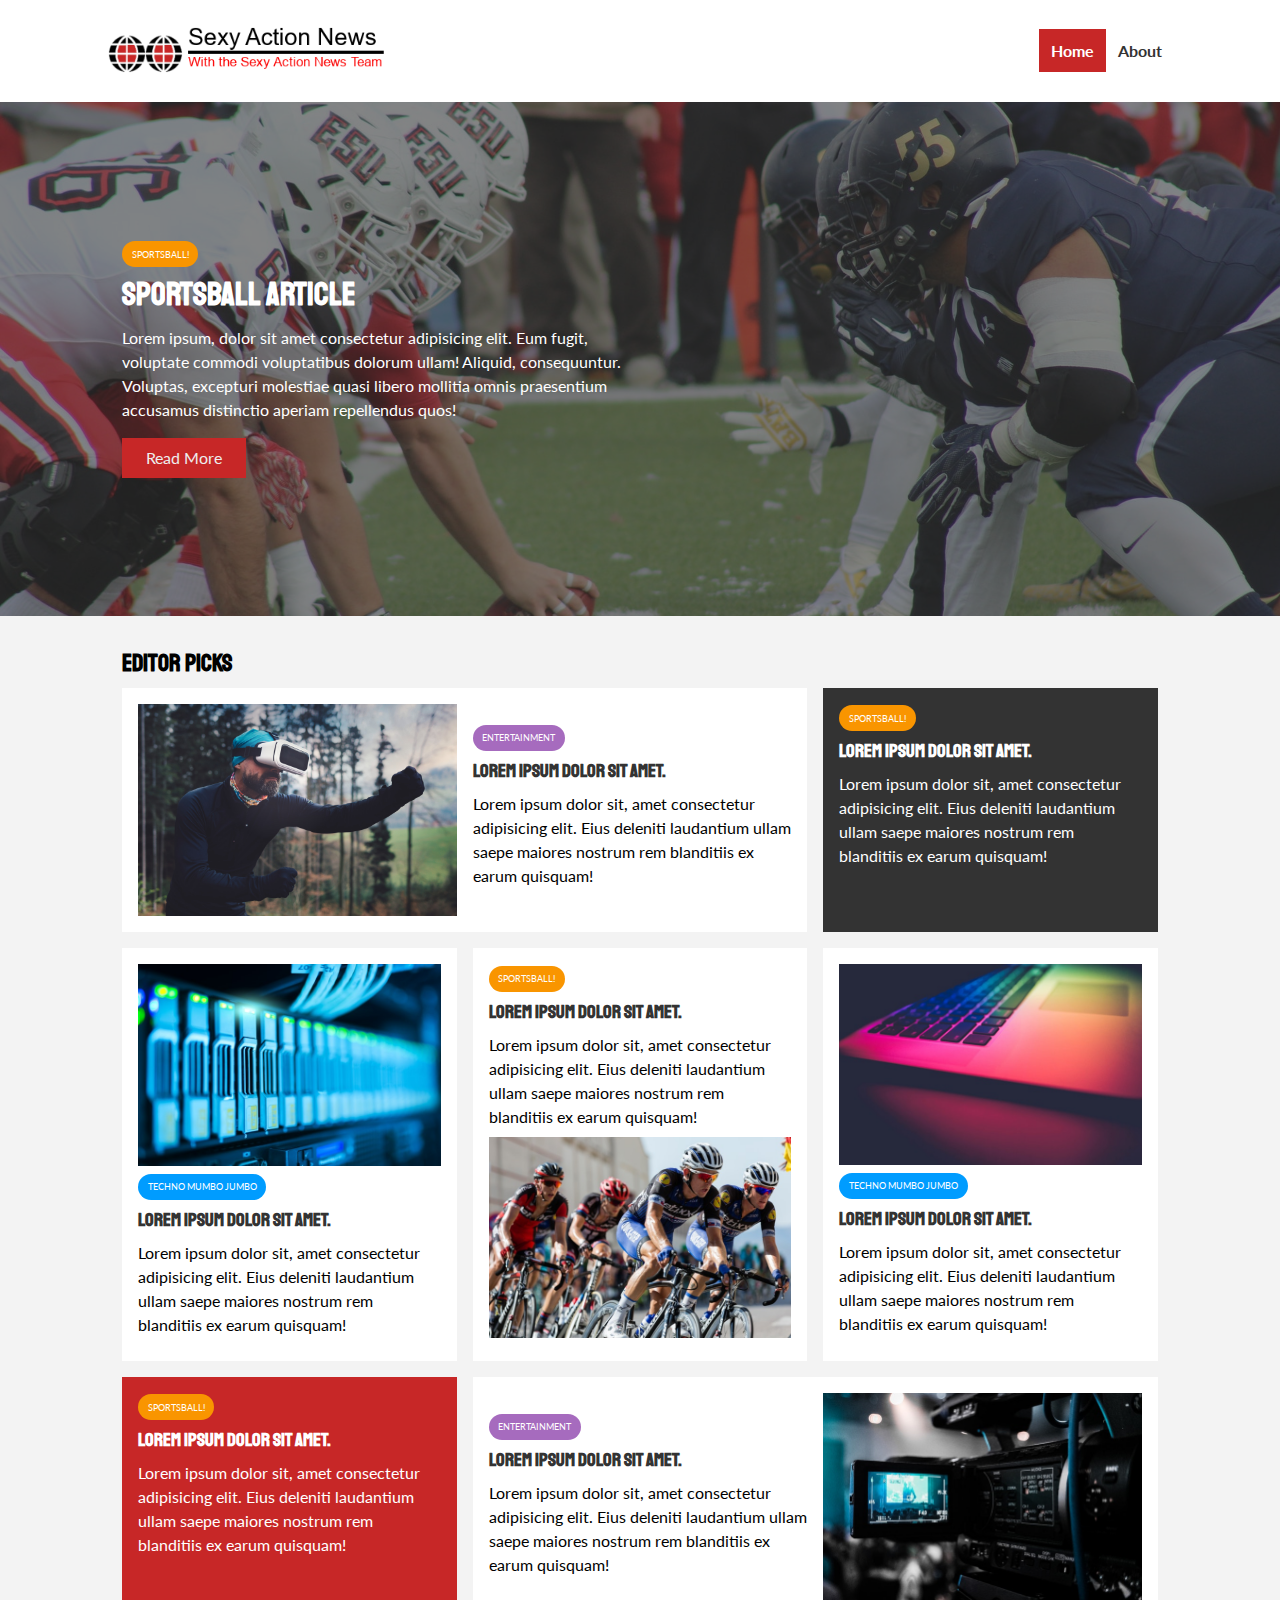
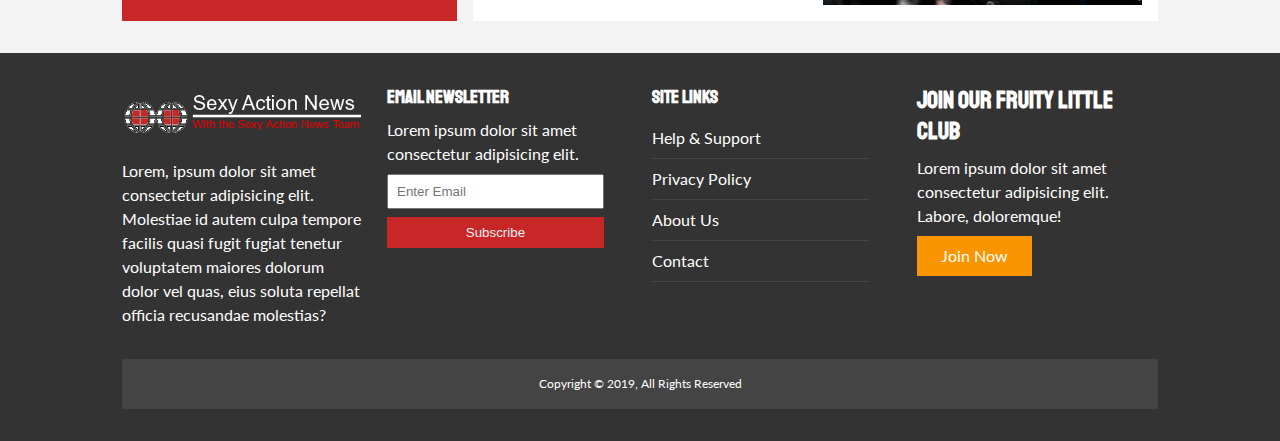
==== index.html @ 8a69d5b9 "about page" ====
<!DOCTYPE html>
<html lang="en">

<head>
    <meta charset="UTF-8">
    <meta name="viewport" content="width=device-width, initial-scale=1.0">
    <meta http-equiv="X-UA-Compatible" content="ie=edge">
    <link rel="stylesheet" href="https://use.fontawesome.com/releases/v5.6.3/css/all.css" integrity="sha384-UHRtZLI+pbxtHCWp1t77Bi1L4ZtiqrqD80Kn4Z8NTSRyMA2Fd33n5dQ8lWUE00s/" crossorigin="anonymous">
    <link href="https://fonts.googleapis.com/css?family=Lato|Staatliches" rel="stylesheet">
    <link rel="stylesheet" href="css/style.css">
    <link rel="stylesheet" media="screen and (max-width: 768px)" href="css/mobile.css">
    <link rel="shortcut icon" type="image/x-icon" href="favicon.ico">
    <title>Sexy Action News | From the Sexy Action News Team</title>
</head>

<body>
    <nav id="main-nav">
        <div class="container">
            <img src="img/logo.png" alt="Sexy Action News" class="logo">
            <div class="social">
                <a href="http://facebook.com" target="_blank"><i class="fab fa-facebook fa-2x"></i></a>
                <a href="http://twitter.com" target="_blank"><i class="fab fa-twitter fa-2x"></i></a>
                <a href="http://instagram.com" target="_blank"><i class="fab fa-instagram fa-2x"></i></a>
                <a href="http://youtube.com" target="_blank"><i class="fab fa-youtube fa-2x"></i></a>
            </div>
            <ul>

                <li><a href="index.html" class="current">Home</a></li>
                <li><a href="about.html">About</a></li>

            </ul>
        </div>
    </nav>

    <!-- Showcase -->

    <header id="showcase">
        <div class="container">
            <div class="showcase-container">
                <div class="showcase-content">
                    <div class="category category-sports">SPORTSBALL!</div>
                    <h1>Sportsball Article</h1>
                    <p>Lorem ipsum, dolor sit amet consectetur adipisicing elit. Eum fugit, voluptate commodi voluptatibus dolorum ullam! Aliquid, consequuntur. Voluptas, excepturi molestiae quasi libero mollitia omnis praesentium accusamus distinctio aperiam
                        repellendus quos!</p>
                    <a href="" class="btn btn-primary">Read More</a>
                </div>
            </div>
        </div>
    </header>
    <!-- Home Articles -->
    <section id="home-articles" class="py-2">
        <div class="container">
            <h2>Editor Picks</h2>
            <div class="articles-container">
                <article class="card">
                    <img src="img/articles/ent1.jpg" alt="">
                    <div>
                        <div class="category category-ent">Entertainment</div>
                        <h3>
                            <a href="article.html">Lorem ipsum dolor sit amet.</a>
                        </h3>
                        <p>Lorem ipsum dolor sit, amet consectetur adipisicing elit. Eius deleniti laudantium ullam saepe maiores nostrum rem blanditiis ex earum quisquam!</p>
                    </div>
                </article>

                <article class="card bg-dark">

                    <div class="category category-sports">Sportsball!</div>
                    <h3>
                        <a href="article.html">Lorem ipsum dolor sit amet.</a>
                    </h3>
                    <p>Lorem ipsum dolor sit, amet consectetur adipisicing elit. Eius deleniti laudantium ullam saepe maiores nostrum rem blanditiis ex earum quisquam!</p>

                </article>

                <article class="card">
                    <img src="img/articles/tech1.jpg" alt="">
                    <div class="category category-tech">Techno Mumbo Jumbo</div>
                    <h3>
                        <a href="article.html">Lorem ipsum dolor sit amet.</a>
                    </h3>
                    <p>Lorem ipsum dolor sit, amet consectetur adipisicing elit. Eius deleniti laudantium ullam saepe maiores nostrum rem blanditiis ex earum quisquam!</p>

                </article>

                <article class="card">

                    <div class="category category-sports">Sportsball!</div>
                    <h3>
                        <a href="article.html">Lorem ipsum dolor sit amet.</a>
                    </h3>
                    <p>Lorem ipsum dolor sit, amet consectetur adipisicing elit. Eius deleniti laudantium ullam saepe maiores nostrum rem blanditiis ex earum quisquam!</p>
                    <img src="img/articles/sports1.jpg" alt="">
                </article>

                <article class="card">
                    <img src="img/articles/tech2.jpg" alt="">
                    <div class="category category-tech">Techno Mumbo Jumbo</div>
                    <h3>
                        <a href="article.html">Lorem ipsum dolor sit amet.</a>
                    </h3>
                    <p>Lorem ipsum dolor sit, amet consectetur adipisicing elit. Eius deleniti laudantium ullam saepe maiores nostrum rem blanditiis ex earum quisquam!</p>

                </article>
                <article class="card bg-primary">

                    <div class="category category-sports">Sportsball!</div>
                    <h3>
                        <a href="article.html">Lorem ipsum dolor sit amet.</a>
                    </h3>
                    <p>Lorem ipsum dolor sit, amet consectetur adipisicing elit. Eius deleniti laudantium ullam saepe maiores nostrum rem blanditiis ex earum quisquam!</p>

                </article>

                <article class="card">

                    <div>
                        <div class="category category-ent">Entertainment</div>
                        <h3>
                            <a href="article.html">Lorem ipsum dolor sit amet.</a>
                        </h3>
                        <p>Lorem ipsum dolor sit, amet consectetur adipisicing elit. Eius deleniti laudantium ullam saepe maiores nostrum rem blanditiis ex earum quisquam!</p>
                    </div>
                    <img src="img/articles/ent2.jpg" alt="">
                </article>
            </div>
        </div>

    </section>

    <!-- Footer -->

    <footer id="main-footer" class="py-2">
        <div class="container footer-container">
            <div>
                <img src="img/logo_light.png" alt="">
                <p>Lorem, ipsum dolor sit amet consectetur adipisicing elit. Molestiae id autem culpa tempore facilis quasi fugit fugiat tenetur voluptatem maiores dolorum dolor vel quas, eius soluta repellat officia recusandae molestias?</p>
            </div>
            <div>
                <h3>Email Newsletter</h3>
                <p>Lorem ipsum dolor sit amet consectetur adipisicing elit.</p>
                <form>
                    <input type="email" placeholder="Enter Email">
                    <input type="submit" value="Subscribe" class="btn btn-primary">
                </form>
            </div>
            <div>
                <h3>Site Links</h3>
                <ul class="list">
                    <li><a href="#">Help & Support</a></li>
                    <li><a href="#">Privacy Policy</a></li>
                    <li><a href="#">About Us</a></li>
                    <li><a href="#">Contact</a></li>
                </ul>
            </div>
            <div>
                <h2>Join Our Fruity Little Club</h2>
                <p>Lorem ipsum dolor sit amet consectetur adipisicing elit. Labore, doloremque!</p>
                <a href="#" class="btn btn-secondary">Join Now</a>
            </div>
            <div>
                <p>
                    Copyright &copy; 2019, All Rights Reserved
                </p>
            </div>
        </div>
    </footer>
</body>

</html>
---- css/style.css ----
:root {
    --primary-color: #c72727;
    --secondary-color: #f99500;
    --light-color: #f3f3f3;
    --dark-color: #333;
    --max-width: 1100px;
}

.category {
    --sports-color: #f99500;
    --ent-color: #a66bbe;
    --tech-color: #009cff;
}

* {
    margin: 0;
    padding: 0;
    box-sizing: border-box;
}

body {
    font-family: 'Lato', sans-serif;
    line-height: 1.5;
    background: var(--light-color);
}

a {
    color: #333;
    text-decoration: none;
}

ul {
    list-style: none;
}

img {
    width: 100%;
}

p {
    margin: .5rem 0;
}

h1,
h2,
h3,
h4,
h5,
h6 {
    font-family: 'Staatliches', cursive;
    margin-bottom: .55rem;
    line-height: 1.3;
}


/* Utility */

.container {
    max-width: var(--max-width);
    margin: auto;
    padding: 0 2rem;
    overflow: hidden;
}

.category {
    display: inline-block;
    color: white;
    font-size: .55rem;
    text-transform: uppercase;
    padding: .4rem .6rem;
    border-radius: 15px;
    margin-bottom: .5rem;
}

.category-sports {
    background: var(--sports-color);
}

.category-ent {
    background: var(--ent-color);
}

.category-tech {
    background: var(--tech-color);
}

.btn {
    display: inline-block;
    border: none;
    background: var(--dark-color);
    color: #eee;
    padding: .5rem 1.5rem;
}

.btn-light {
    background: var(--light-color);
}

.btn-primary {
    background: var(--primary-color);
}

.btn-secondary {
    background: var(--secondary-color);
}

.btn:hover {
    opacity: .9;
}

.btn-block {
    display: block;
    width: 100%;
    text-align: center;
}

.card {
    background: #fff;
    padding: 1rem;
}

.bg-dark {
    background: var(--dark-color);
    color: #fff;
}

.bg-primary {
    background: var(--primary-color);
    color: #fff;
}

.bg-secondary {
    background: var(--secondary-color);
    color: #fff;
}

.py-1 {
    padding: 1.5rem 0;
}

.py-2 {
    padding: 2rem 0;
}

.py-3 {
    padding: 3rem 0;
}

.p-1 {
    padding: 1.5rem;
}

.p-2 {
    padding: 2rem;
}

.p-3 {
    padding: 3rem;
}

.bg-dark h1,
.bg-dark h2,
.bg-dark h3,
.bg-dark a,
.bg-primary h1,
.bg-primary h2,
.bg-primary h3,
.bg-primary a,
.bg-secondary h1,
.bg-secondary h2,
.bg-secondary h3,
.bg-secondary a {
    color: #fff;
}

.list li {
    padding: .5rem 0;
    border-bottom: #555 dotted 1px;
    width: 90%;
}


/* Inner page grid container */

.page-container {
    display: grid;
    grid-template-columns: 5fr 2fr;
    margin: 2rem 0;
    grid-gap: 1.5rem;
}

.page-container>*:first-child {
    grid-row: 1 / span 3;
}


/* Navigation */

#main-nav {
    background: #fff;
    position: sticky;
    top: 0;
    z-index: 2;
}

#main-nav .container {
    display: grid;
    grid-template-columns: 6fr 3fr 2fr;
    padding: 1rem;
    align-items: center;
}

#main-nav .logo {
    width: 280px;
}

#main-nav ul {
    justify-self: end;
    display: flex;
}

#main-nav ul li a {
    padding: .75rem;
    font-weight: bold;
}

#main-nav ul li a.current {
    background: var(--primary-color);
    color: #fff;
}

#main-nav ul li a:hover {
    background: var(--light-color);
    color: var(--dark-color);
}

#main-nav .social {
    justify-self: center;
}

#main-nav .social i {
    color: #777;
    margin-right: .5rem;
}


/* Showcase */

#showcase {
    color: #fff;
    background: #333;
    padding: 2rem;
    position: relative;
}

#showcase:before {
    content: '';
    background: url('../img/featured.jpg') no-repeat center center/cover;
    position: absolute;
    top: 0;
    left: 0;
    width: 100%;
    height: 100%;
    opacity: .4;
}

#showcase .showcase-container {
    display: grid;
    grid-template-columns: repeat(2, 1fr);
    justify-content: center;
    align-items: center;
    height: 50vh;
}

#showcase .showcase-content {
    z-index: 1;
}

#showcase .showcase-content p {
    margin-bottom: 1rem;
}


/* Home Articles */

#home-articles .articles-container {
    display: grid;
    grid-template-columns: repeat(3, 1fr);
    grid-gap: 1rem;
}

#home-articles .articles-container>*:first-child,
#home-articles .articles-container>*:last-child {
    display: grid;
    grid-template-columns: repeat(2, 1fr);
    grid-gap: 1rem;
    grid-column: 1 / span 2;
    align-items: center;
}

#home-articles .articles-container>*:last-child {
    grid-column: 2 / span 2;
}


/* Footer */

#main-footer {
    background: var(--dark-color);
    color: #fff;
}

#main-footer img {
    width: 100%;
}

#main-footer a {
    color: #fff;
}

#main-footer .footer-container {
    display: grid;
    grid-template-columns: repeat(4, 1fr);
    grid-gap: 1.5rem;
}

#main-footer .footer-container>*:last-child {
    background: #444;
    grid-column: 1 / span 4;
    justify-content: center;
    align-content: center;
    text-align: center;
    padding: .5rem;
    font-size: .75rem;
}

#main-footer .footer-container input[type='email'] {
    width: 90%;
    padding: .5rem;
    margin-bottom: .5rem;
    justify-content: center;
    align-items: center;
}

#main-footer .footer-container input[type='submit'] {
    width: 90%;
}

#main-footer .footer-container .list li a:hover {
    color: var(--primary-color);
}

3
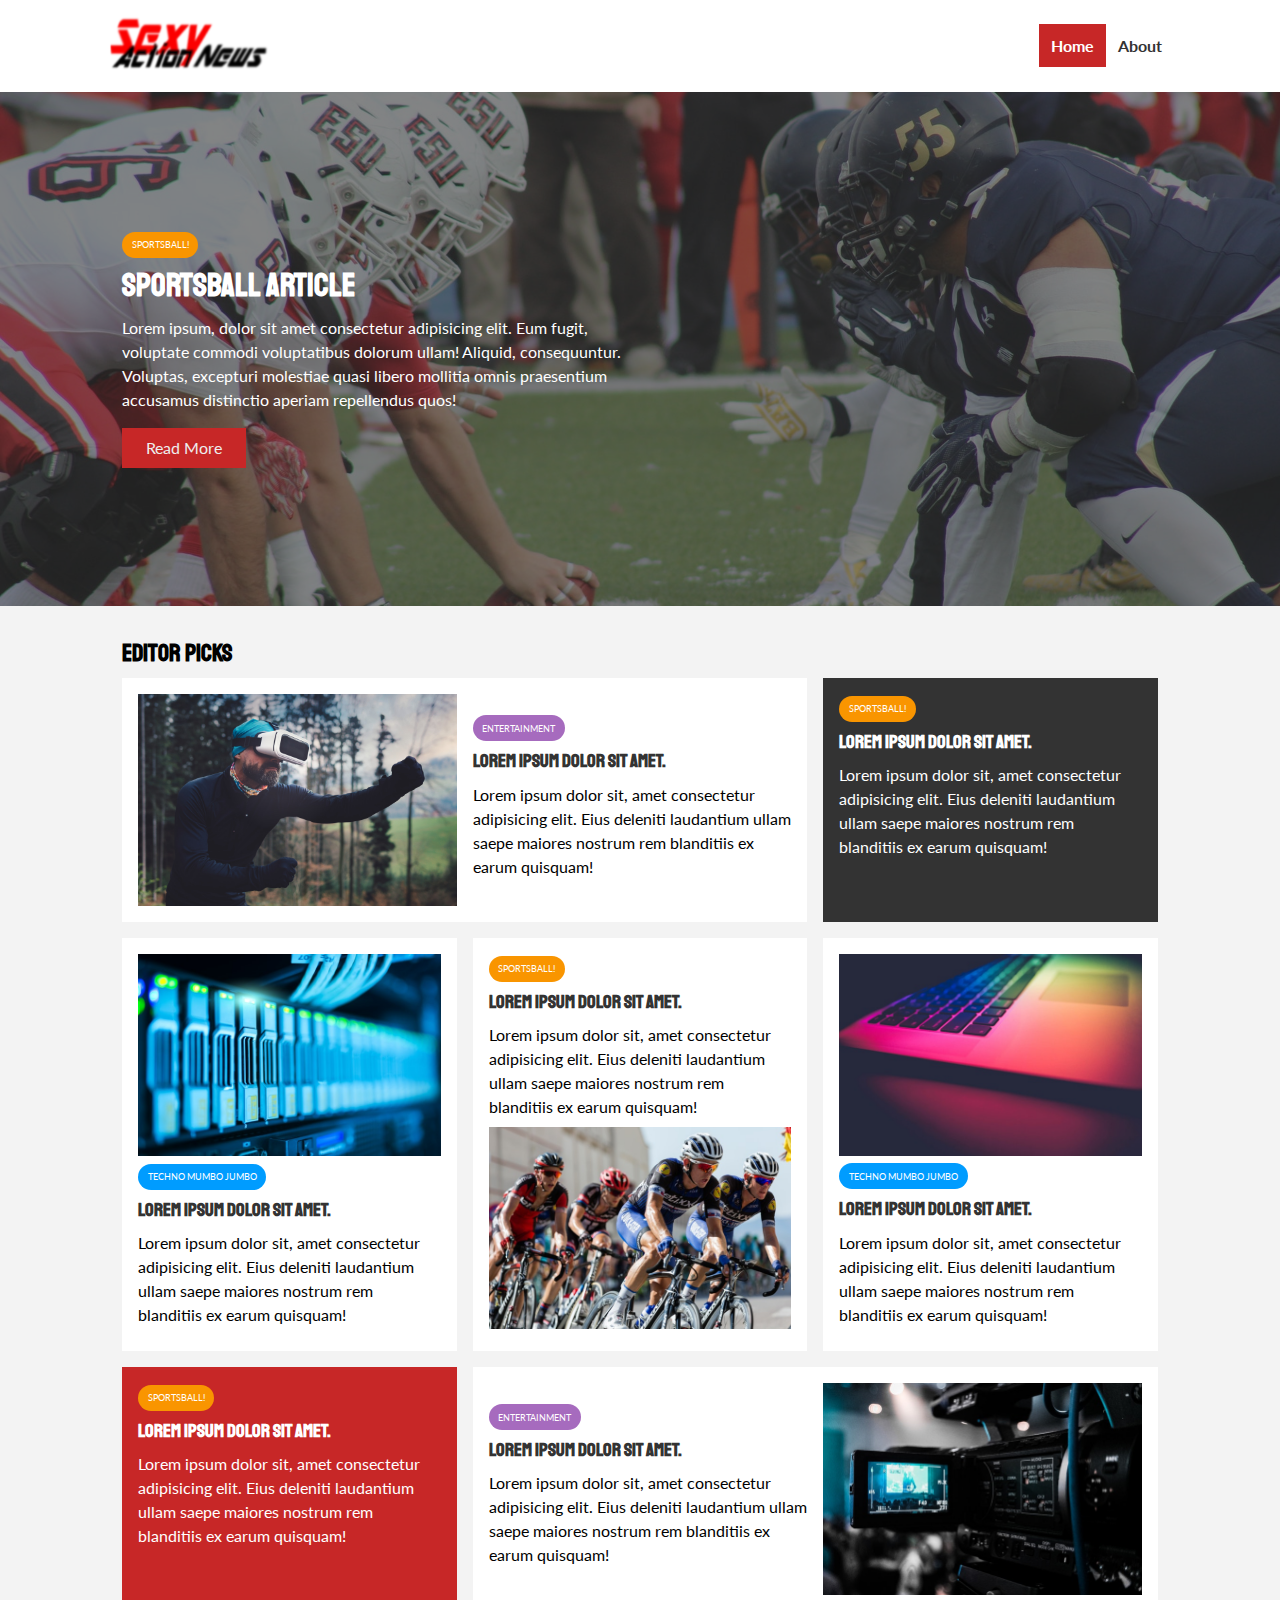
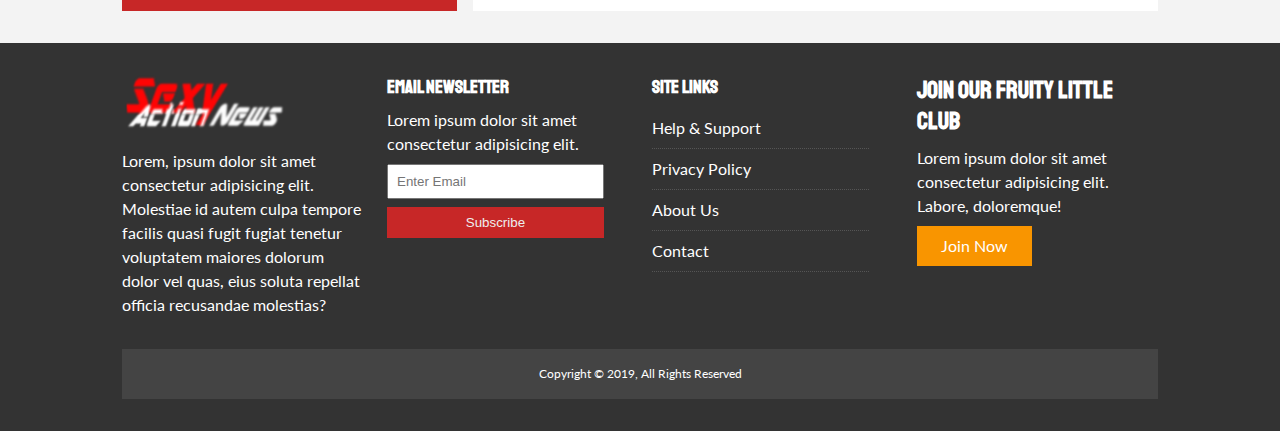
==== commit b7963bea: "logo update" ====
--- a/index.html
+++ b/index.html
@@ -133,14 +133,14 @@
     <footer id="main-footer" class="py-2">
         <div class="container footer-container">
             <div>
-                <img src="img/logo_light.png" alt="">
+                <img src="img/logo_light.png" alt="" class="logo">
                 <p>Lorem, ipsum dolor sit amet consectetur adipisicing elit. Molestiae id autem culpa tempore facilis quasi fugit fugiat tenetur voluptatem maiores dolorum dolor vel quas, eius soluta repellat officia recusandae molestias?</p>
             </div>
             <div>
                 <h3>Email Newsletter</h3>
                 <p>Lorem ipsum dolor sit amet consectetur adipisicing elit.</p>
-                <form>
-                    <input type="email" placeholder="Enter Email">
+                <form name="contact" method="POST" data-netlify="true">
+                    <input type="email" name="email" placeholder="Enter Email">
                     <input type="submit" value="Subscribe" class="btn btn-primary">
                 </form>
             </div>
--- a/css/style.css
+++ b/css/style.css
@@ -173,6 +173,10 @@
     color: #fff;
 }
 
+.l-heading {
+    font-size: 3rem;
+}
+
 .list li {
     padding: .5rem 0;
     border-bottom: #555 dotted 1px;
@@ -211,7 +215,7 @@
 }
 
 #main-nav .logo {
-    width: 280px;
+    width: 180px;
 }
 
 #main-nav ul {
@@ -302,6 +306,18 @@
     grid-column: 2 / span 2;
 }
 
+#article .meta {
+    display: flex;
+    justify-content: space-between;
+    align-items: center;
+    background: #eee;
+    padding: .5rem;
+}
+
+#article .meta .category {
+    margin-top: .4rem;
+}
+
 
 /* Footer */
 
@@ -310,8 +326,8 @@
     color: #fff;
 }
 
-#main-footer img {
-    width: 100%;
+#main-footer .logo {
+    width: 180px;
 }
 
 #main-footer a {
@@ -348,6 +364,4 @@
 
 #main-footer .footer-container .list li a:hover {
     color: var(--primary-color);
-}
-
-3+}--- a/css/mobile.css
+++ b/css/mobile.css
@@ -0,0 +1,68 @@
+/* Navigation */
+
+#main-nav .social {
+    display: none;
+}
+
+#main-nav .container {
+    grid-template-columns: 1fr;
+    grid-gap: 1.2rem;
+}
+
+#main-nav ul,
+#main-nav .logo {
+    justify-self: center;
+}
+
+#main-nav ul li a {
+    padding: .5rem;
+}
+
+#home-articles .articles-container {
+    grid-template-columns: repeat(2, 1fr);
+}
+
+#home-articles .articles-container>*:first-child,
+#home-articles .articles-container>*:last-child {
+    grid-template-columns: 1fr;
+    grid-column: 1;
+}
+
+@media(max-width: 600px) {
+    /* Stack Grid Items */
+    #showcase .showcase-container,
+    #home-articles .articles-container,
+    #main-footer .footer-container {
+        grid-template-columns: 1fr;
+    }
+    #main-footer .footer-container>*:last-child {
+        grid-column: 1;
+    }
+    #main-footer .footer-container>*:first-child,
+    #main-footer .footer-container *:nth-child(2) {
+        border-bottom: #444 dotted 1px;
+        padding-bottom: 1rem;
+    }
+    .page-container {
+        grid-template-columns: 1fr;
+        text-align: center;
+    }
+    .page-container>*first-child {
+        grid-row: 1;
+    }
+    .l-heading {
+        font-size: 2rem;
+    }
+}
+
+@media(max-width: 360px) {
+    #showcase .showcase-container {
+        overflow: auto;
+    }
+}
+
+@media(max-width: 320px) {
+    #showcase .showcase-container {
+        overflow: scroll;
+    }
+}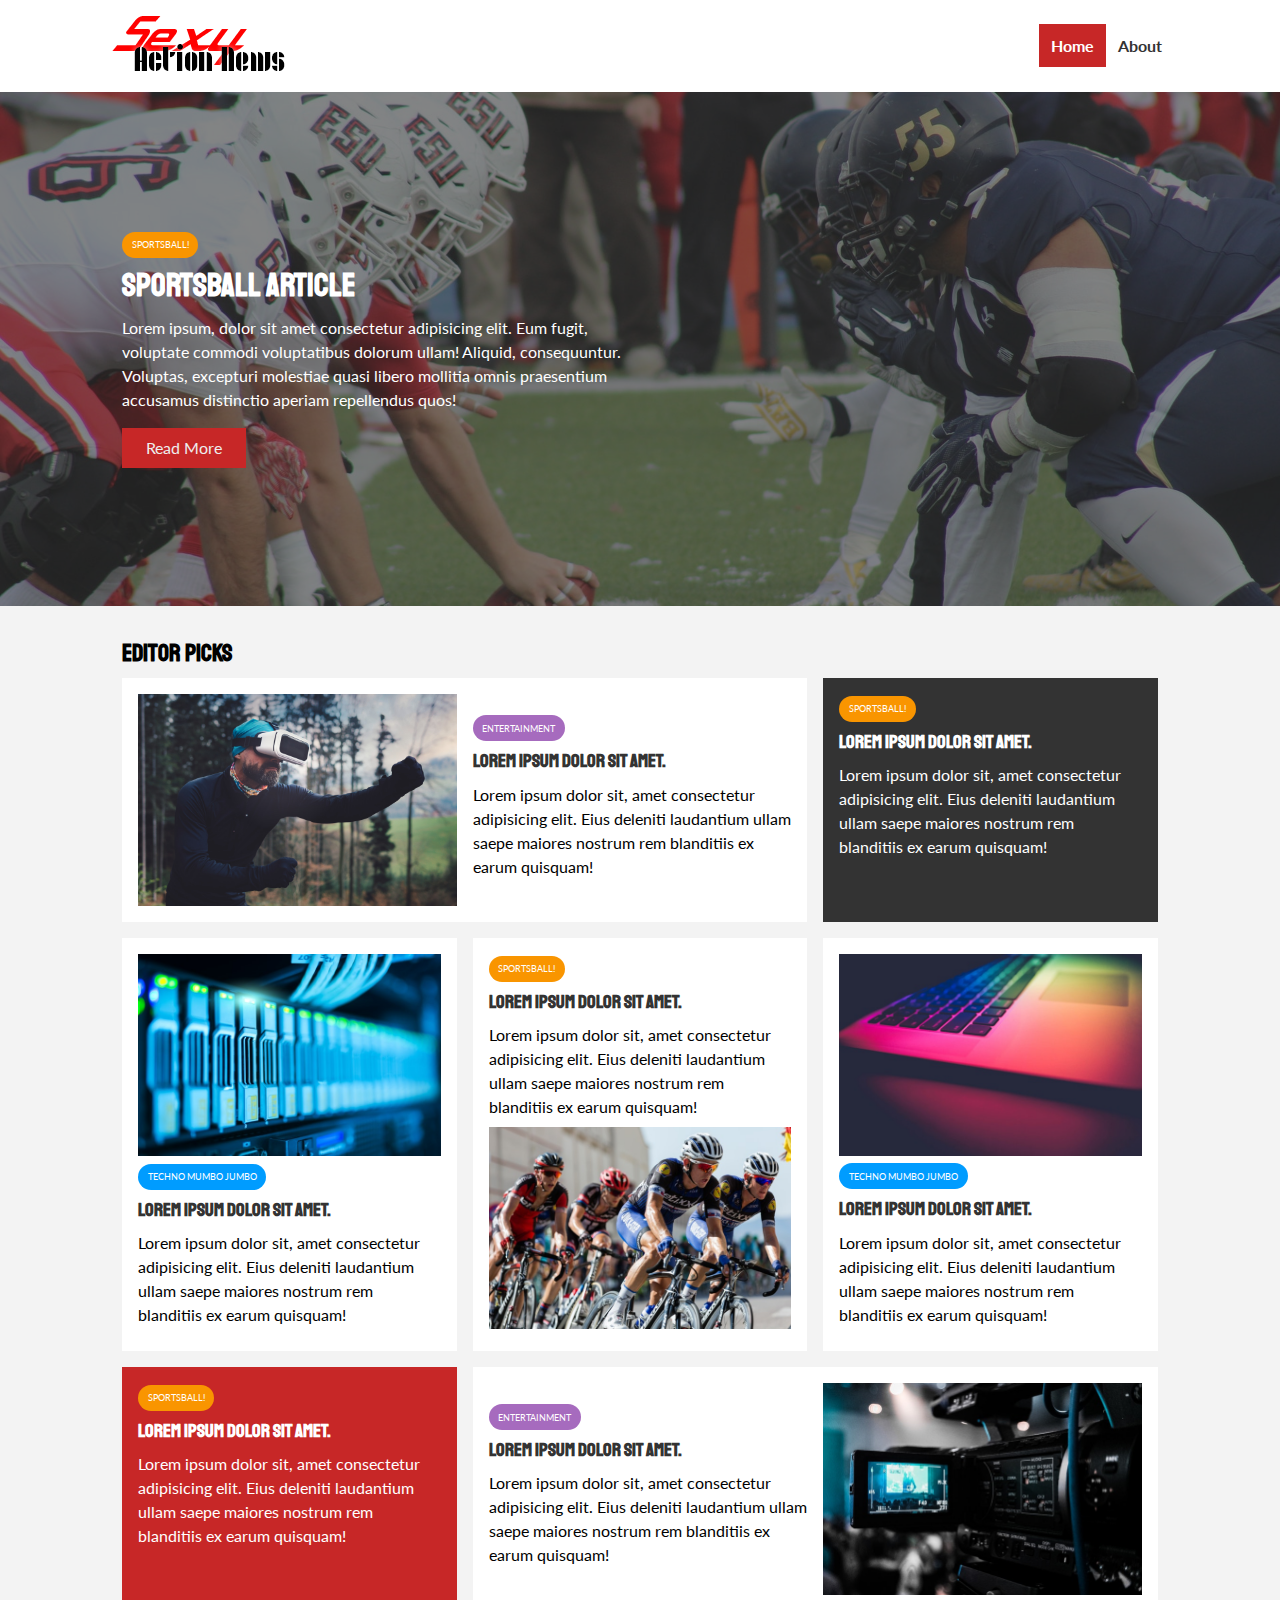
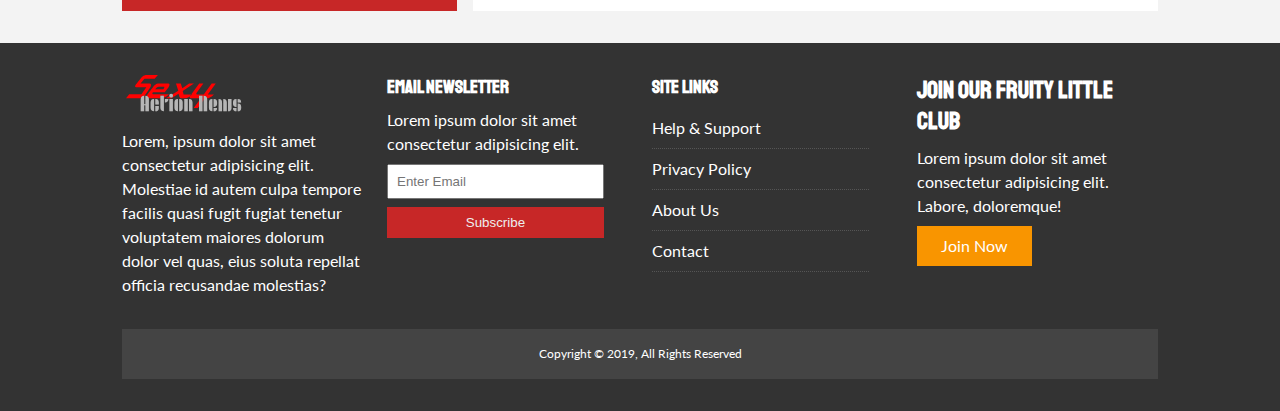
==== commit 7775df6b: "logo update and cleanup" ====
--- a/index.html
+++ b/index.html
@@ -16,7 +16,7 @@
 <body>
     <nav id="main-nav">
         <div class="container">
-            <img src="img/logo.png" alt="Sexy Action News" class="logo">
+            <img src="img\logo.png" alt="Sexy Action News" class="logo">
             <div class="social">
                 <a href="http://facebook.com" target="_blank"><i class="fab fa-facebook fa-2x"></i></a>
                 <a href="http://twitter.com" target="_blank"><i class="fab fa-twitter fa-2x"></i></a>
@@ -133,7 +133,7 @@
     <footer id="main-footer" class="py-2">
         <div class="container footer-container">
             <div>
-                <img src="img/logo_light.png" alt="" class="logo">
+                <img src="img/logo_light.svg" alt="" class="logo">
                 <p>Lorem, ipsum dolor sit amet consectetur adipisicing elit. Molestiae id autem culpa tempore facilis quasi fugit fugiat tenetur voluptatem maiores dolorum dolor vel quas, eius soluta repellat officia recusandae molestias?</p>
             </div>
             <div>
--- a/css/style.css
+++ b/css/style.css
@@ -327,7 +327,7 @@
 }
 
 #main-footer .logo {
-    width: 180px;
+    width: 120px;
 }
 
 #main-footer a {
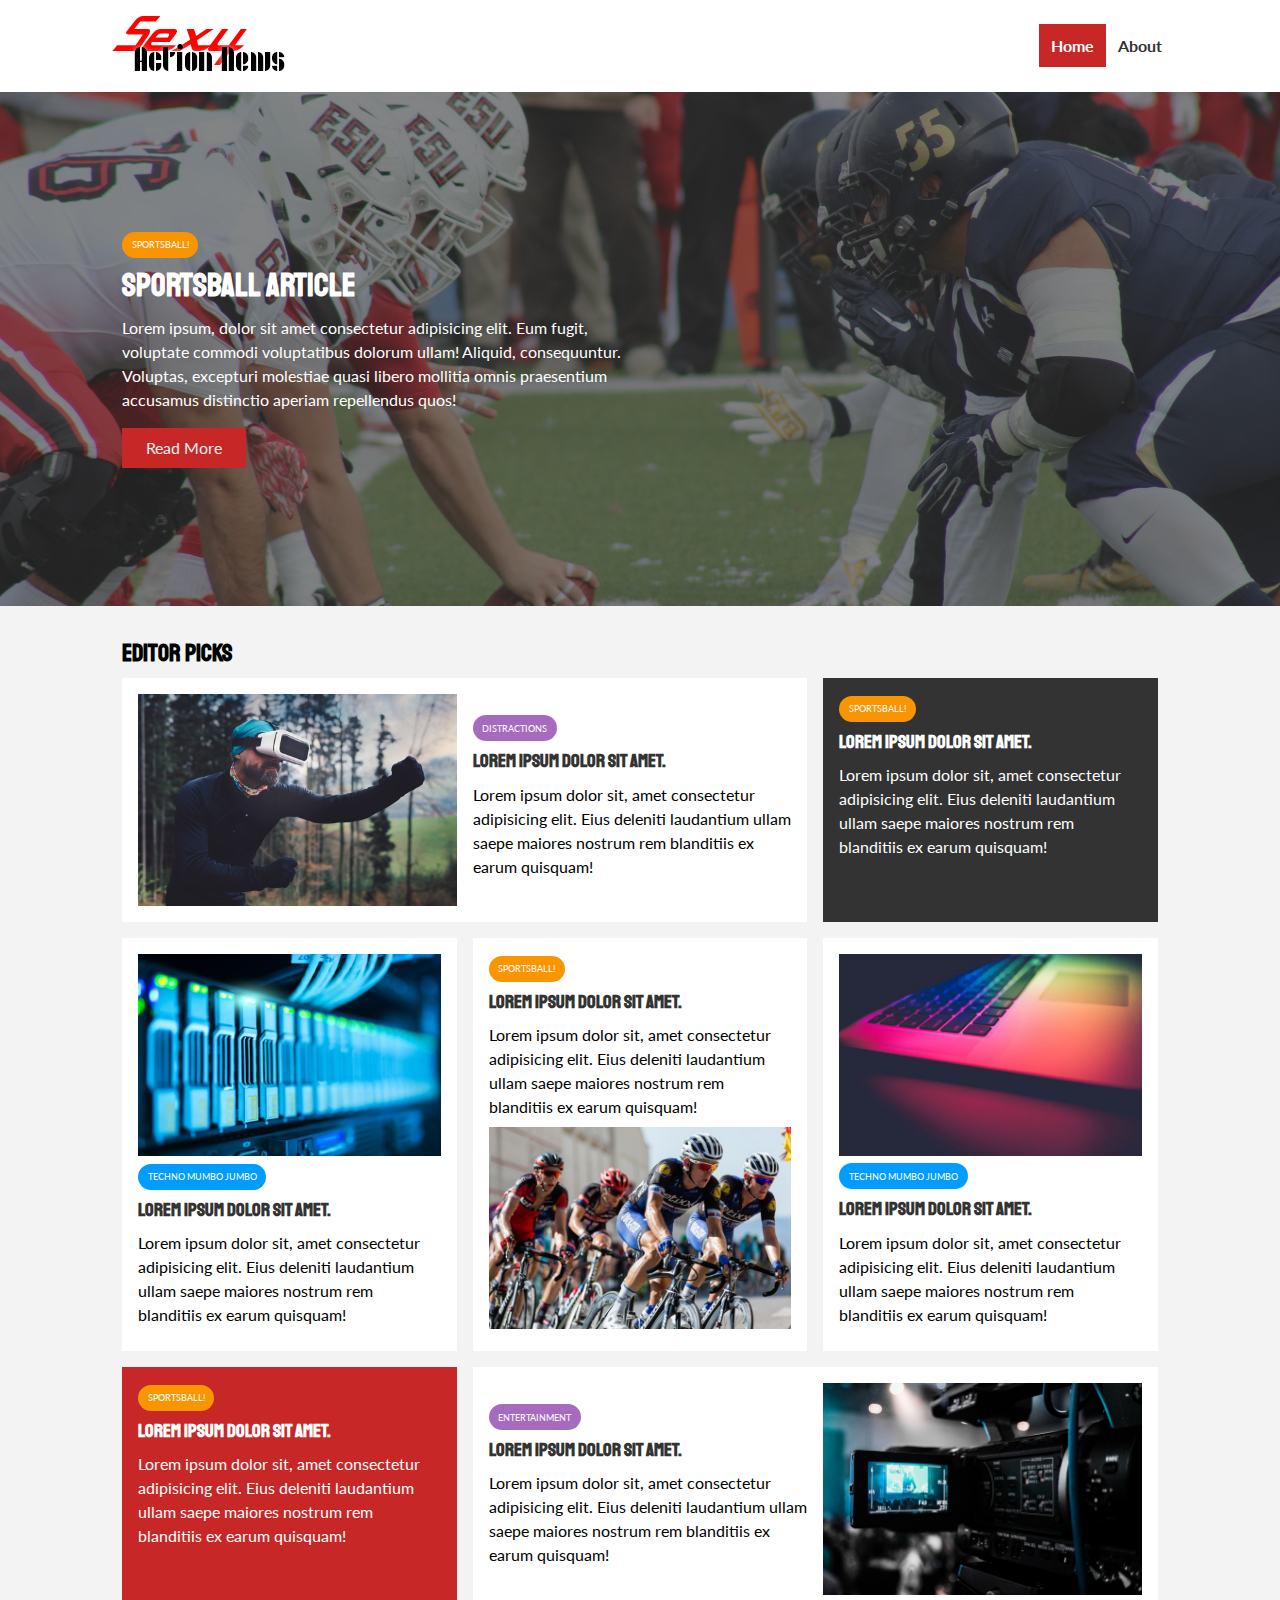
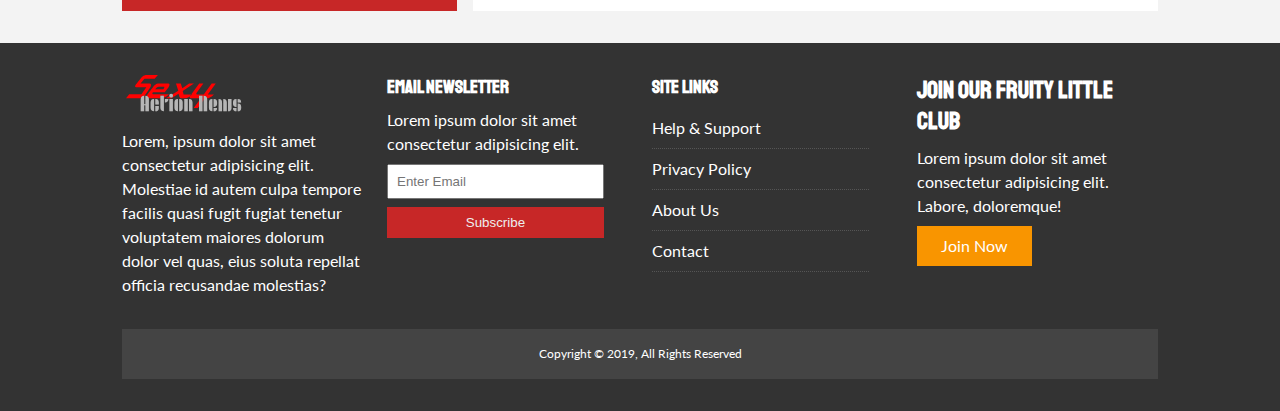
==== commit bf2f1460: "Renamed Entertainment to Distractions" ====
--- a/index.html
+++ b/index.html
@@ -55,7 +55,7 @@
                 <article class="card">
                     <img src="img/articles/ent1.jpg" alt="">
                     <div>
-                        <div class="category category-ent">Entertainment</div>
+                        <div class="category category-ent">Distractions</div>
                         <h3>
                             <a href="article.html">Lorem ipsum dolor sit amet.</a>
                         </h3>
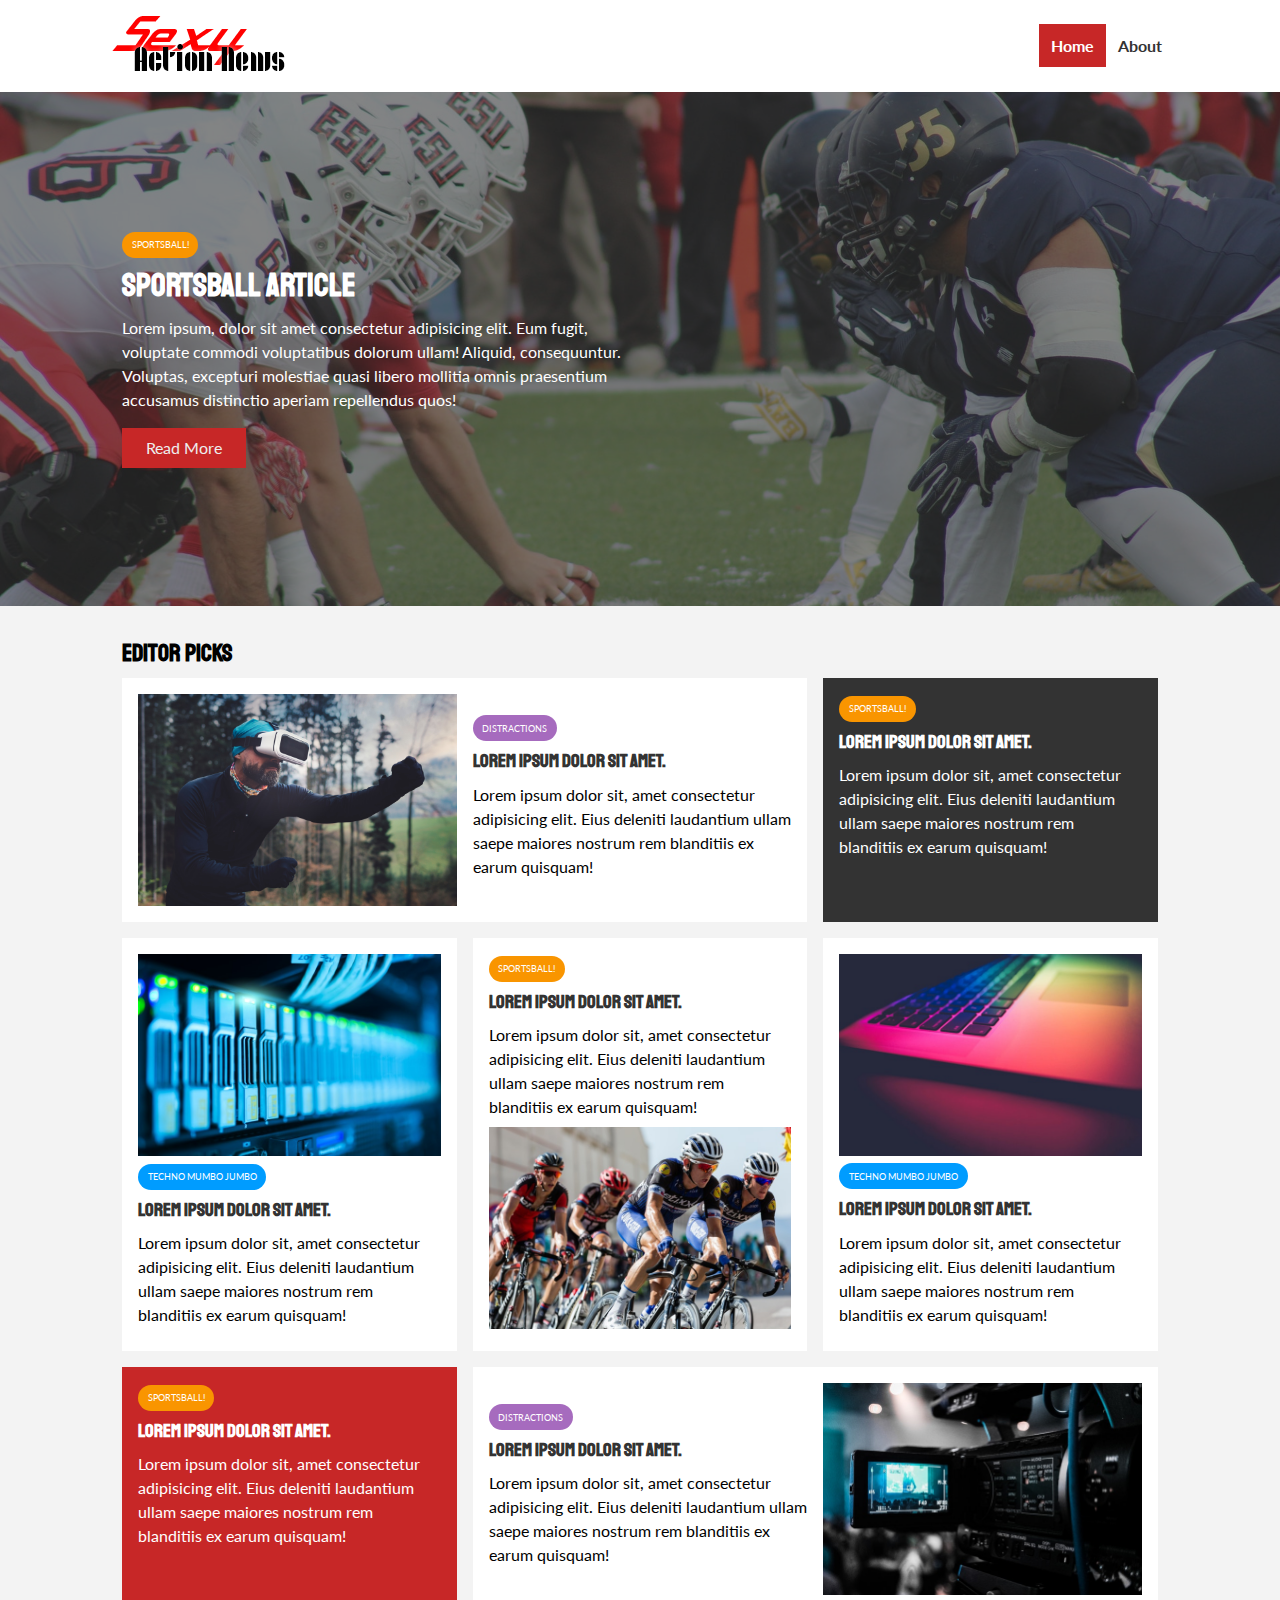
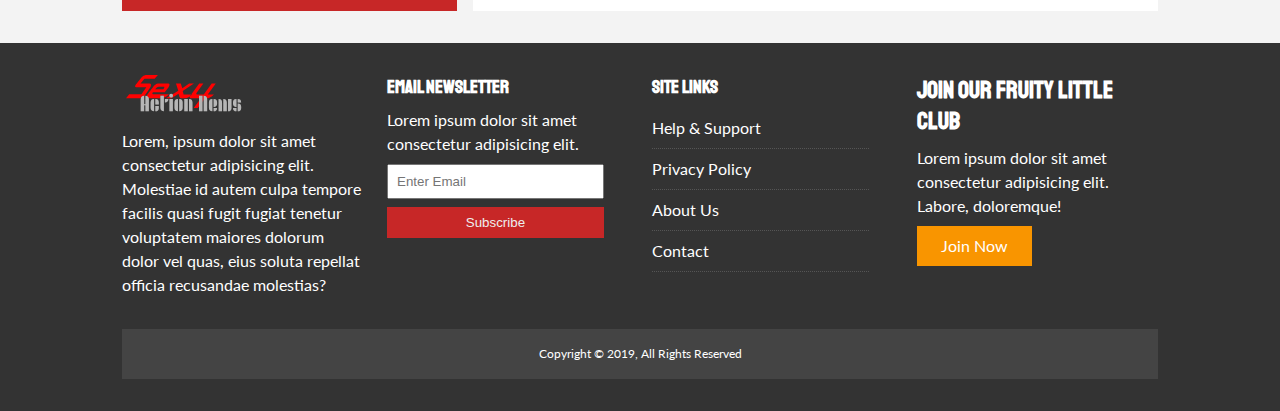
==== commit 871aab4c: "renamed entertainment to distractions" ====
--- a/index.html
+++ b/index.html
@@ -115,7 +115,7 @@
                 <article class="card">
 
                     <div>
-                        <div class="category category-ent">Entertainment</div>
+                        <div class="category category-ent">Distractions</div>
                         <h3>
                             <a href="article.html">Lorem ipsum dolor sit amet.</a>
                         </h3>
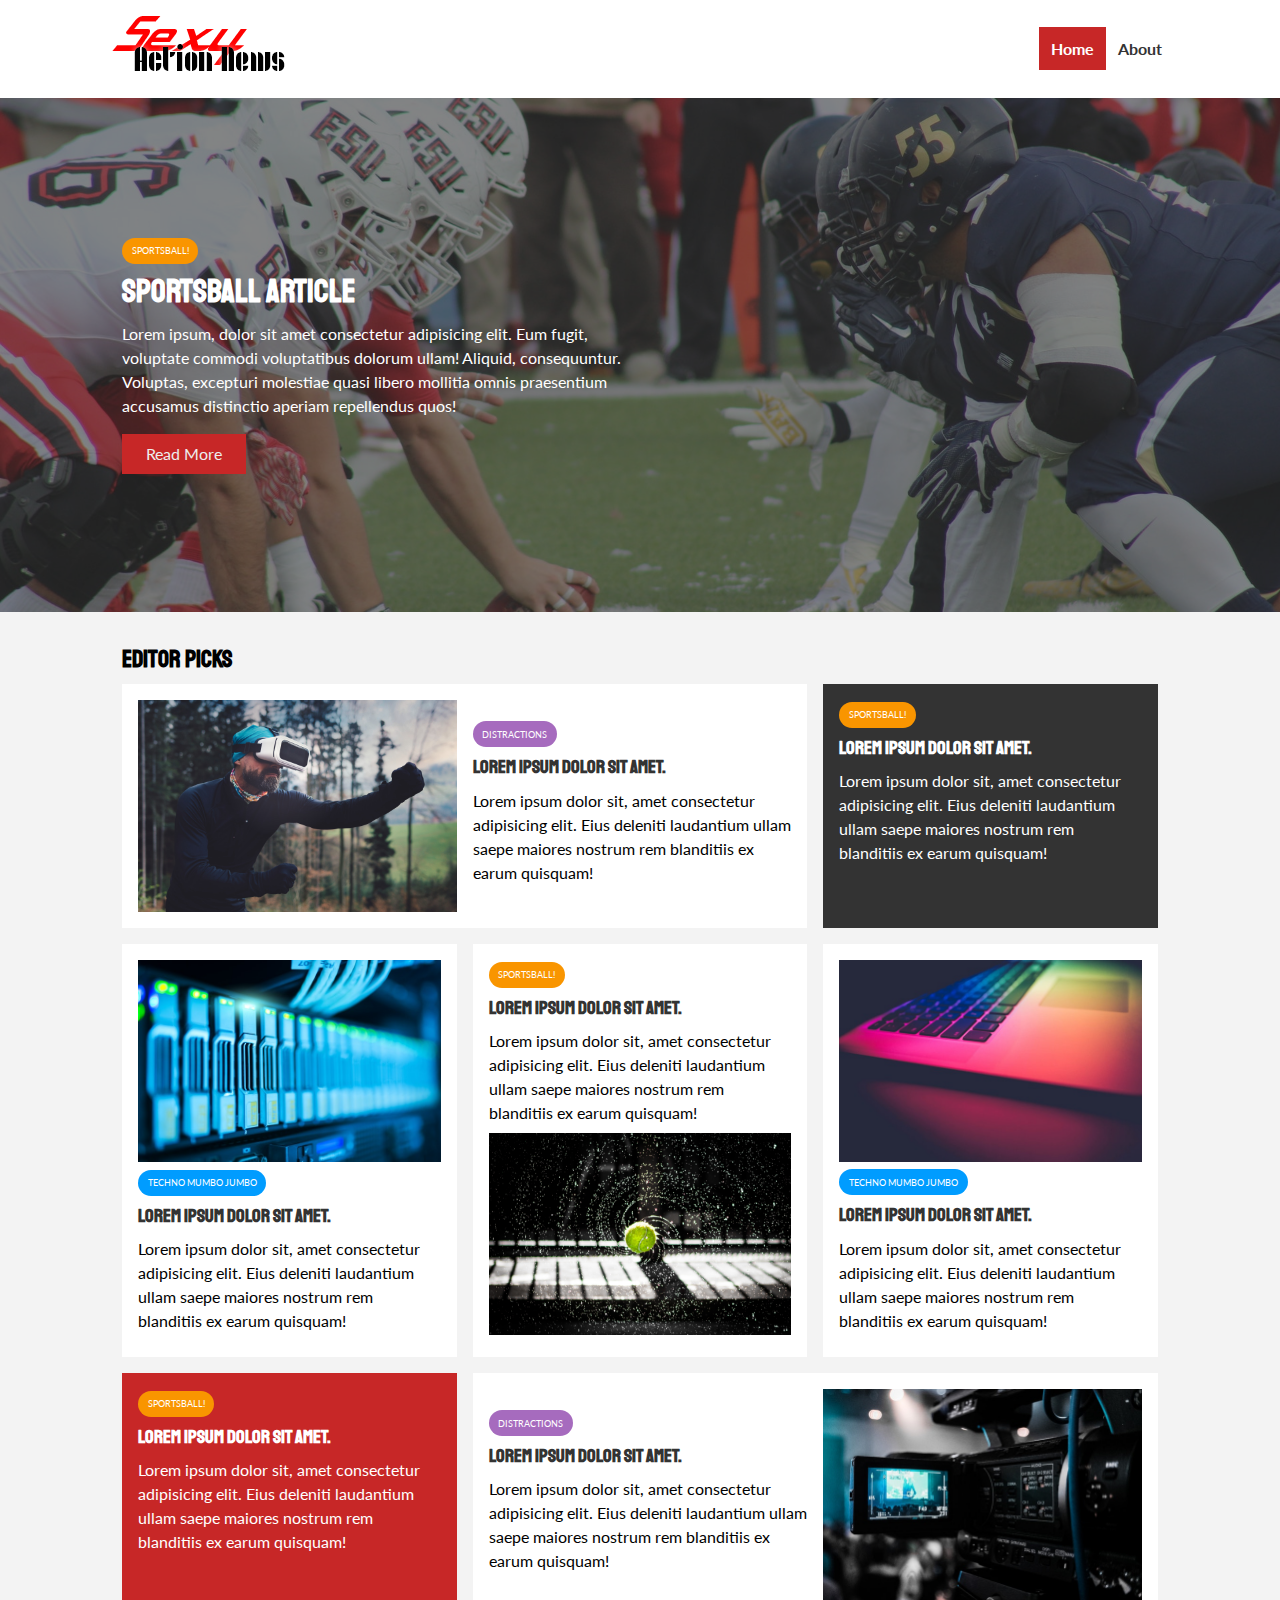
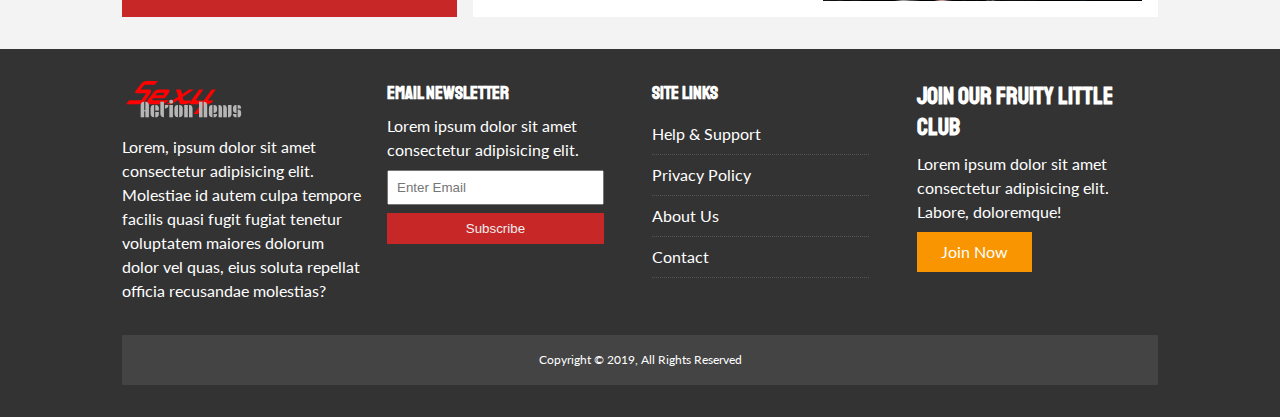
==== commit 801bedbe: "image link added to header" ====
--- a/index.html
+++ b/index.html
@@ -16,7 +16,7 @@
 <body>
     <nav id="main-nav">
         <div class="container">
-            <img src="img\logo.png" alt="Sexy Action News" class="logo">
+            <a href="https://www.sexyactionnews.gq"><img src="img/logo.png" alt="Sexy Action News" class="logo"></a>
             <div class="social">
                 <a href="http://facebook.com" target="_blank"><i class="fab fa-facebook fa-2x"></i></a>
                 <a href="http://twitter.com" target="_blank"><i class="fab fa-twitter fa-2x"></i></a>
--- a/css/style.css
+++ b/css/style.css
@@ -177,6 +177,10 @@
     font-size: 3rem;
 }
 
+.s-heading {
+    font-size: 1.5rem;
+}
+
 .list li {
     padding: .5rem 0;
     border-bottom: #555 dotted 1px;
@@ -364,4 +368,26 @@
 
 #main-footer .footer-container .list li a:hover {
     color: var(--primary-color);
+}
+
+
+/* About */
+
+#about .container .page-container .card .profile {
+    display: flex;
+    flex-direction: row;
+    justify-content: center;
+    flex-wrap: wrap;
+}
+
+#about .container .page-container .card .profile .profile-container {
+    display: flex;
+    padding: 1rem;
+    border-bottom: #555 dotted 1px;
+}
+
+#about .text-container {
+    margin-left: 20px;
+    justify-self: center;
+    align-self: center;
 }--- a/css/mobile.css
+++ b/css/mobile.css
@@ -50,14 +50,34 @@
     .page-container>*first-child {
         grid-row: 1;
     }
+    .page-container .meta small {
+        max-width: 200px;
+    }
     .l-heading {
         font-size: 2rem;
+    }
+    .profile-pic {
+        max-height: 150px;
+        align-self: center;
+    }
+    .s-heading {
+        font-size: 1.25em;
+    }
+    .text-container p {
+        font-size: .8rem;
     }
 }
 
 @media(max-width: 360px) {
     #showcase .showcase-container {
         overflow: auto;
+    }
+    .profile-pic {
+        max-width: 100px;
+        align-self: center;
+    }
+    .profile-container {
+        flex-direction: column;
     }
 }
 
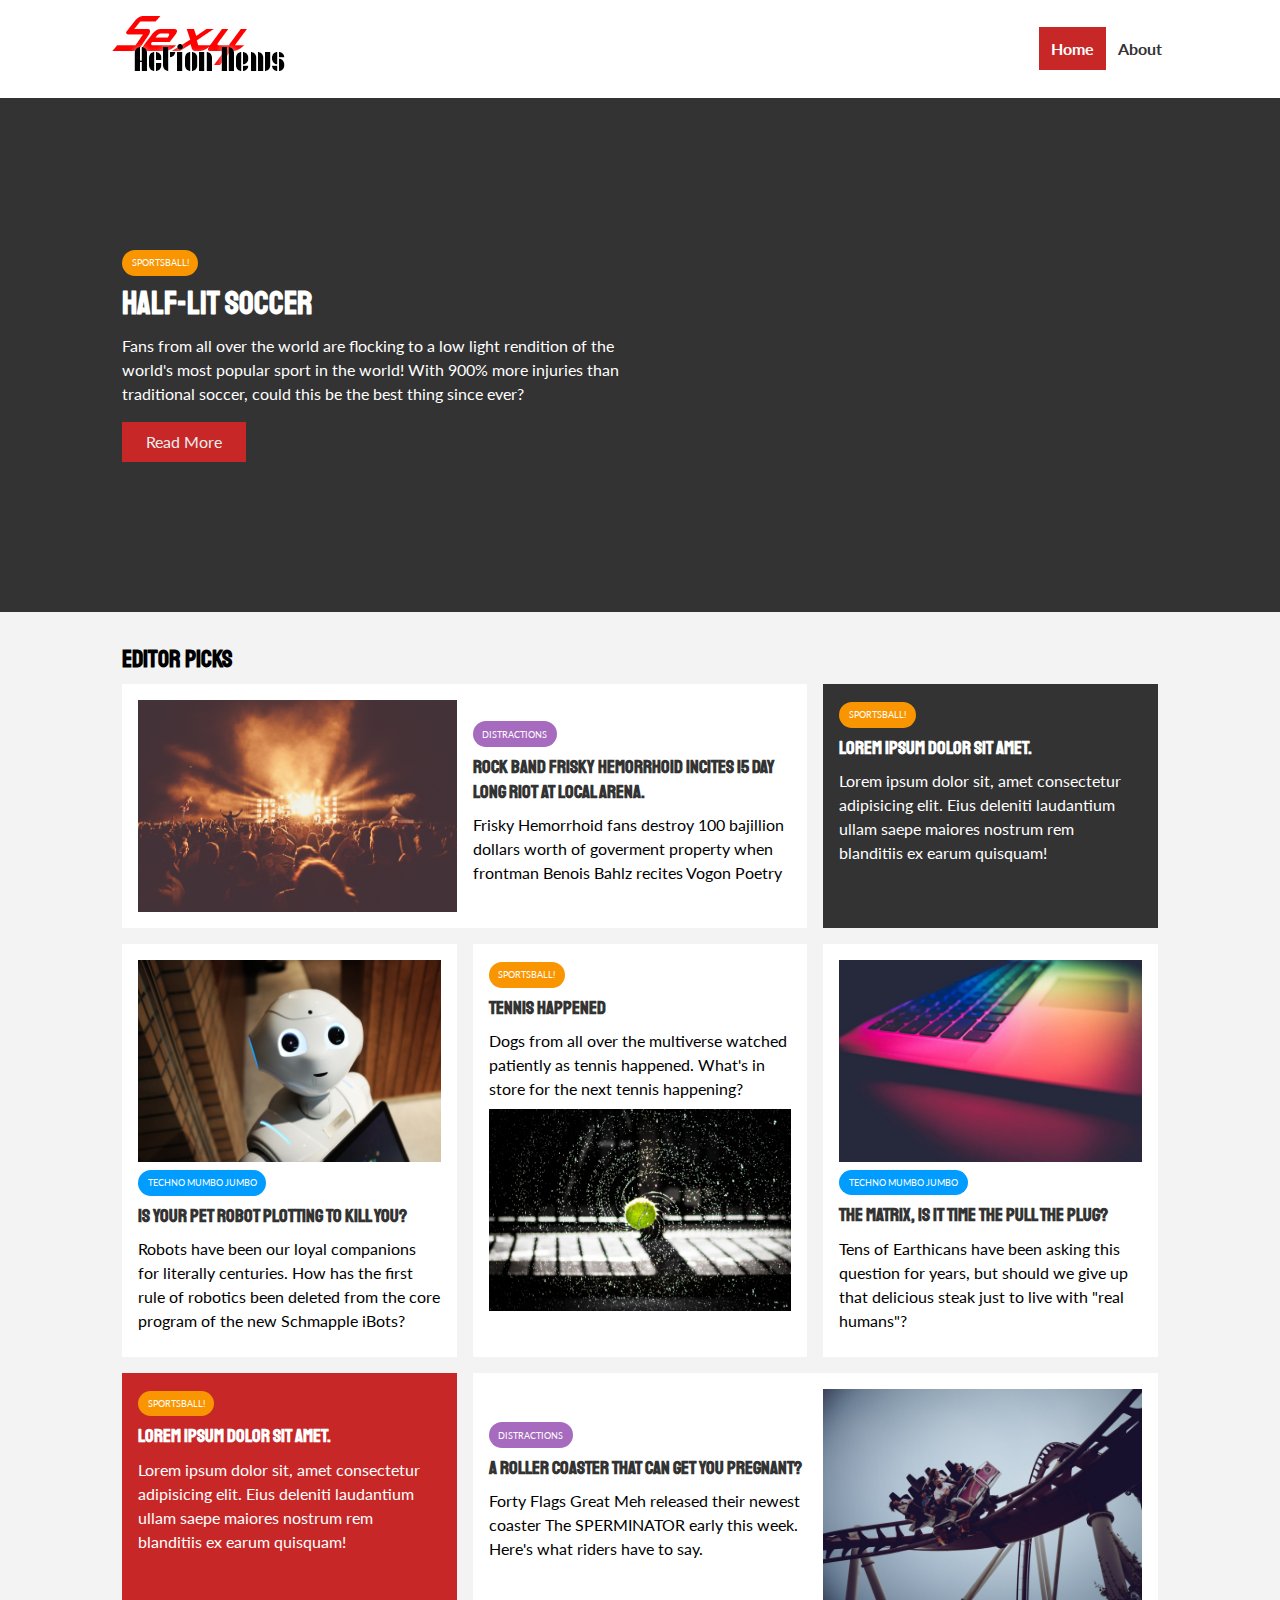
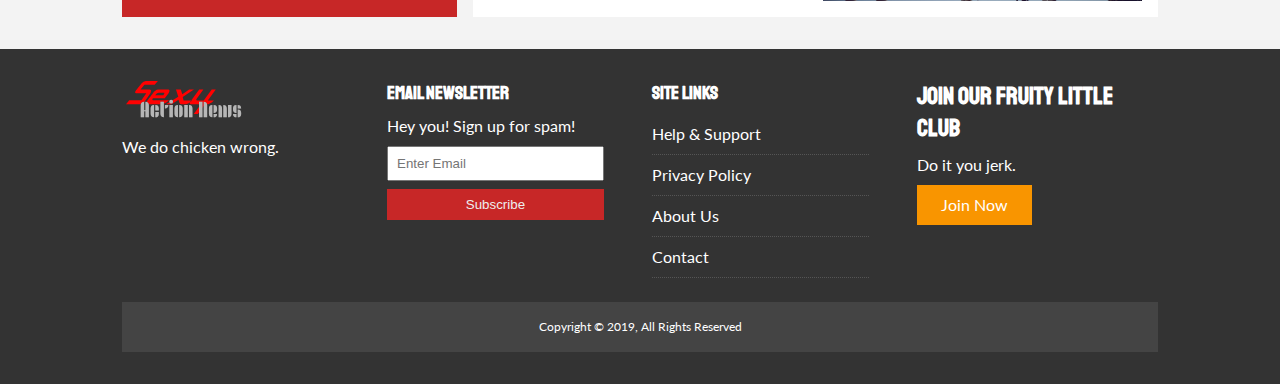
==== commit c94e249b: "updated articles" ====
--- a/index.html
+++ b/index.html
@@ -16,7 +16,7 @@
 <body>
     <nav id="main-nav">
         <div class="container">
-            <a href="https://www.sexyactionnews.gq"><img src="img/logo.png" alt="Sexy Action News" class="logo"></a>
+            <a href="index.html"><img src="img/logo.png" alt="Sexy Action News" class="logo"></a>
             <div class="social">
                 <a href="http://facebook.com" target="_blank"><i class="fab fa-facebook fa-2x"></i></a>
                 <a href="http://twitter.com" target="_blank"><i class="fab fa-twitter fa-2x"></i></a>
@@ -39,10 +39,9 @@
             <div class="showcase-container">
                 <div class="showcase-content">
                     <div class="category category-sports">SPORTSBALL!</div>
-                    <h1>Sportsball Article</h1>
-                    <p>Lorem ipsum, dolor sit amet consectetur adipisicing elit. Eum fugit, voluptate commodi voluptatibus dolorum ullam! Aliquid, consequuntur. Voluptas, excepturi molestiae quasi libero mollitia omnis praesentium accusamus distinctio aperiam
-                        repellendus quos!</p>
-                    <a href="" class="btn btn-primary">Read More</a>
+                    <h1>Half-lit Soccer</h1>
+                    <p>Fans from all over the world are flocking to a low light rendition of the world's most popular sport in the world! With 900% more injuries than traditional soccer, could this be the best thing since ever?</p>
+                    <a href="featured.html" class="btn btn-primary">Read More</a>
                 </div>
             </div>
         </div>
@@ -57,9 +56,9 @@
                     <div>
                         <div class="category category-ent">Distractions</div>
                         <h3>
-                            <a href="article.html">Lorem ipsum dolor sit amet.</a>
+                            <a href="article.html">Rock Band Frisky Hemorrhoid incites 15 day long riot at local arena.</a>
                         </h3>
-                        <p>Lorem ipsum dolor sit, amet consectetur adipisicing elit. Eius deleniti laudantium ullam saepe maiores nostrum rem blanditiis ex earum quisquam!</p>
+                        <p>Frisky Hemorrhoid fans destroy 100 bajillion dollars worth of goverment property when frontman Benois Bahlz recites Vogon Poetry</p>
                     </div>
                 </article>
 
@@ -77,9 +76,9 @@
                     <img src="img/articles/tech1.jpg" alt="">
                     <div class="category category-tech">Techno Mumbo Jumbo</div>
                     <h3>
-                        <a href="article.html">Lorem ipsum dolor sit amet.</a>
+                        <a href="article.html">Is your pet robot plotting to kill you?</a>
                     </h3>
-                    <p>Lorem ipsum dolor sit, amet consectetur adipisicing elit. Eius deleniti laudantium ullam saepe maiores nostrum rem blanditiis ex earum quisquam!</p>
+                    <p>Robots have been our loyal companions for literally centuries. How has the first rule of robotics been deleted from the core program of the new Schmapple iBots?</p>
 
                 </article>
 
@@ -87,9 +86,9 @@
 
                     <div class="category category-sports">Sportsball!</div>
                     <h3>
-                        <a href="article.html">Lorem ipsum dolor sit amet.</a>
+                        <a href="article.html">Tennis Happened</a>
                     </h3>
-                    <p>Lorem ipsum dolor sit, amet consectetur adipisicing elit. Eius deleniti laudantium ullam saepe maiores nostrum rem blanditiis ex earum quisquam!</p>
+                    <p>Dogs from all over the multiverse watched patiently as tennis happened. What's in store for the next tennis happening?</p>
                     <img src="img/articles/sports1.jpg" alt="">
                 </article>
 
@@ -97,9 +96,9 @@
                     <img src="img/articles/tech2.jpg" alt="">
                     <div class="category category-tech">Techno Mumbo Jumbo</div>
                     <h3>
-                        <a href="article.html">Lorem ipsum dolor sit amet.</a>
+                        <a href="article.html">The Matrix, is it time the pull the plug?</a>
                     </h3>
-                    <p>Lorem ipsum dolor sit, amet consectetur adipisicing elit. Eius deleniti laudantium ullam saepe maiores nostrum rem blanditiis ex earum quisquam!</p>
+                    <p>Tens of Earthicans have been asking this question for years, but should we give up that delicious steak just to live with "real humans"?</p>
 
                 </article>
                 <article class="card bg-primary">
@@ -117,9 +116,9 @@
                     <div>
                         <div class="category category-ent">Distractions</div>
                         <h3>
-                            <a href="article.html">Lorem ipsum dolor sit amet.</a>
+                            <a href="article.html">A Roller Coaster that can get you pregnant?</a>
                         </h3>
-                        <p>Lorem ipsum dolor sit, amet consectetur adipisicing elit. Eius deleniti laudantium ullam saepe maiores nostrum rem blanditiis ex earum quisquam!</p>
+                        <p>Forty Flags Great Meh released their newest coaster The SPERMINATOR early this week. Here's what riders have to say.</p>
                     </div>
                     <img src="img/articles/ent2.jpg" alt="">
                 </article>
@@ -134,11 +133,11 @@
         <div class="container footer-container">
             <div>
                 <img src="img/logo_light.svg" alt="" class="logo">
-                <p>Lorem, ipsum dolor sit amet consectetur adipisicing elit. Molestiae id autem culpa tempore facilis quasi fugit fugiat tenetur voluptatem maiores dolorum dolor vel quas, eius soluta repellat officia recusandae molestias?</p>
+                <p>We do chicken wrong.</p>
             </div>
             <div>
                 <h3>Email Newsletter</h3>
-                <p>Lorem ipsum dolor sit amet consectetur adipisicing elit.</p>
+                <p>Hey you! Sign up for spam!</p>
                 <form name="contact" method="POST" data-netlify="true">
                     <input type="email" name="email" placeholder="Enter Email">
                     <input type="submit" value="Subscribe" class="btn btn-primary">
@@ -155,7 +154,7 @@
             </div>
             <div>
                 <h2>Join Our Fruity Little Club</h2>
-                <p>Lorem ipsum dolor sit amet consectetur adipisicing elit. Labore, doloremque!</p>
+                <p>Do it you jerk.</p>
                 <a href="#" class="btn btn-secondary">Join Now</a>
             </div>
             <div>
--- a/css/style.css
+++ b/css/style.css
@@ -263,7 +263,7 @@
 
 #showcase:before {
     content: '';
-    background: url('../img/featured.jpg') no-repeat center center/cover;
+    background: url('../img/featured.png') no-repeat center center/cover;
     position: absolute;
     top: 0;
     left: 0;
